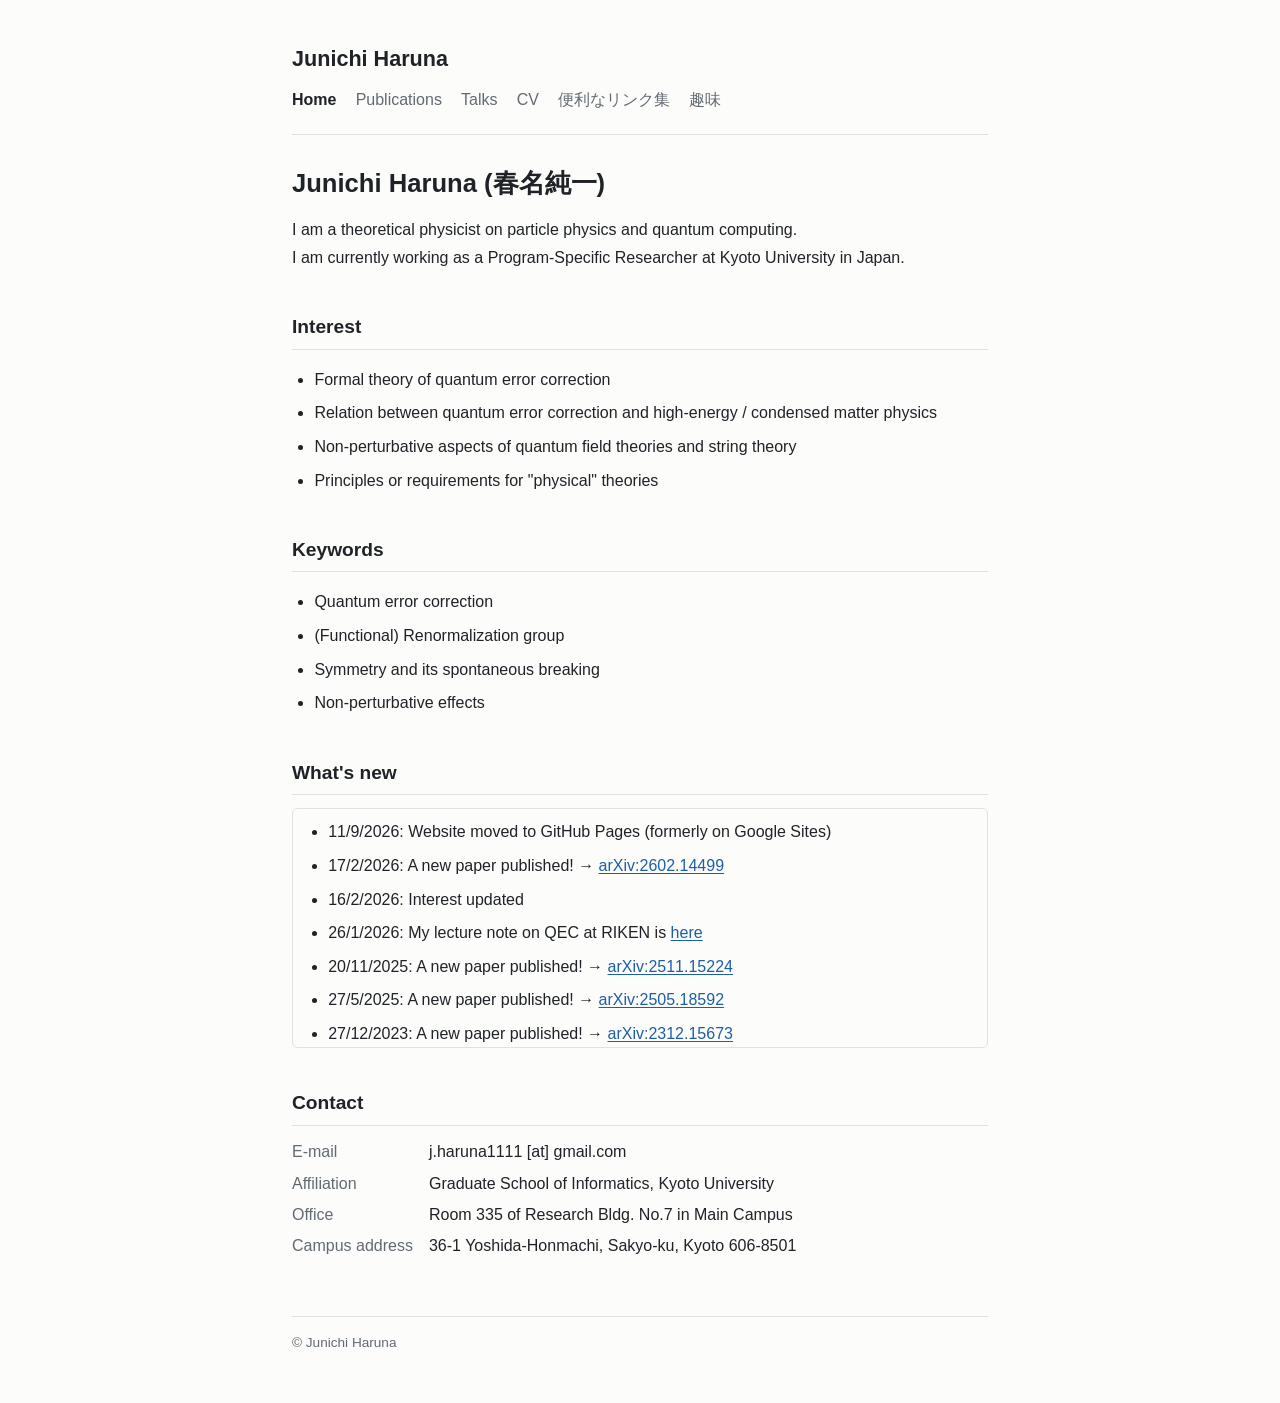
==== index.html @ c5a5c1d4 "What's newを枠で囲み、枠の中でスクロールできるようにする Co-Authored-By: Claude Opus 5 <noreply@anthropic.com> Claude-Sessi" ====
<!doctype html>
<html lang="en">
<head>
<meta charset="utf-8">
<meta name="viewport" content="width=device-width, initial-scale=1">
<title>Junichi Haruna</title>
<meta name="description" content="Junichi Haruna (春名純一), theoretical physicist working on quantum error correction and quantum field theory. Kyoto University.">
<link rel="stylesheet" href="style.css">
</head>
<body>
<div class="wrap">
<header class="site">
<a class="site-name" href="./">Junichi Haruna</a>
<nav>
<ul>
<li><a href="./" aria-current="page">Home</a></li>
<li><a href="publications.html">Publications</a></li>
<li><a href="talks.html">Talks</a></li>
<li><a href="cv.html">CV</a></li>
<li><a href="links.html" lang="ja">便利なリンク集</a></li>
<li><a href="hobby.html" lang="ja">趣味</a></li>
</ul>
</nav>
</header>

<main>
<h1>Junichi Haruna <span lang="ja">(春名純一)</span></h1>
<p>I am a theoretical physicist on particle physics and quantum computing.<br>
I am currently working as a Program-Specific Researcher at Kyoto University in Japan.</p>

<h2>Interest</h2>
<ul>
<li>Formal theory of quantum error correction</li>
<li>Relation between quantum error correction and high-energy / condensed matter physics</li>
<li>Non-perturbative aspects of quantum field theories and string theory</li>
<li>Principles or requirements for "physical" theories</li>
</ul>

<h2>Keywords</h2>
<ul>
<li>Quantum error correction</li>
<li>(Functional) Renormalization group</li>
<li>Symmetry and its spontaneous breaking</li>
<li>Non-perturbative effects</li>
</ul>

<h2>What's new</h2>
<ul class="news" tabindex="0" aria-label="What's new">
<li>11/9/2026: Website moved to GitHub Pages (formerly on Google Sites)</li>
<li>17/2/2026: A new paper published! &rarr; <a href="https://arxiv.org/abs/2602.14499">arXiv:2602.14499</a></li>
<li>16/2/2026: Interest updated</li>
<li>26/1/2026: My lecture note on QEC at RIKEN is <a href="https://drive.google.com/file/d/1QXH8JB79zP4I3_r1xE0Qev1pPjiNZfe9/view?usp=drive_link">here</a></li>
<li>20/11/2025: A new paper published! &rarr; <a href="https://arxiv.org/abs/2511.15224">arXiv:2511.15224</a></li>
<li>27/5/2025: A new paper published! &rarr; <a href="https://arxiv.org/abs/2505.18592">arXiv:2505.18592</a></li>
<li>27/12/2023: A new paper published! &rarr; <a href="https://arxiv.org/abs/2312.15673">arXiv:2312.15673</a></li>
<li>29/11/2023: A new paper published! &rarr; <a href="https://arxiv.org/abs/2311.17388">arXiv:2311.17388</a></li>
<li>28/9/2023: A new paper published! &rarr; <a href="https://arxiv.org/abs/2309.15584">arXiv:2309.15584</a></li>
<li>01/4/2023: Interest, Key word and Contact updated</li>
<li>10/3/2023: Talks and Keyword updated</li>
<li>17/3/2022: Publications updated</li>
<li>12/1/2022: A new paper published! &rarr; <a href="https://arxiv.org/abs/2201.04111">arXiv:2201.04111</a></li>
<li>08/12/2021: A new paper published! &rarr; <a href="https://arxiv.org/abs/2112.01886">arXiv:2112.01886</a></li>
<li>30/7/2021: A new paper published! &rarr; <a href="https://arxiv.org/abs/2104.05431">arXiv:2104.05431</a></li>
<li>19/4/2021: Keyword updated</li>
<li>14/4/2021: Publications, Talks and Activities updated</li>
<li>14/2/2020: Website opened</li>
</ul>

<h2>Contact</h2>
<dl class="contact">
<dt>E-mail</dt><dd>j.haruna1111 [at] gmail.com</dd>
<dt>Affiliation</dt><dd>Graduate School of Informatics, Kyoto University</dd>
<dt>Office</dt><dd>Room 335 of Research Bldg. No.7 in Main Campus</dd>
<dt>Campus address</dt><dd>36-1 Yoshida-Honmachi, Sakyo-ku, Kyoto 606-8501</dd>
</dl>
</main>

<footer>&copy; Junichi Haruna</footer>
</div>
</body>
</html>
---- style.css ----
:root {
  --bg: #fcfcfa;
  --fg: #1f2328;
  --muted: #626a73;
  --accent: #1d5ea8;
  --rule: #e2e2dc;
}

@media (prefers-color-scheme: dark) {
  :root {
    --bg: #16181b;
    --fg: #e4e4e0;
    --muted: #9ba2aa;
    --accent: #80b3ec;
    --rule: #2d3136;
  }
}

* { box-sizing: border-box; }

html { -webkit-text-size-adjust: 100%; }

body {
  margin: 0;
  background: var(--bg);
  color: var(--fg);
  font: 16px/1.75 -apple-system, BlinkMacSystemFont, "Segoe UI", "Hiragino Sans",
    "Hiragino Kaku Gothic ProN", "Noto Sans JP", "Yu Gothic", Meiryo, sans-serif;
}

main { overflow-wrap: anywhere; }

.wrap {
  max-width: 46rem;
  margin: 0 auto;
  padding: 2.5rem 1.25rem 3rem;
}

header.site {
  border-bottom: 1px solid var(--rule);
  padding-bottom: 0.9rem;
  margin-bottom: 2rem;
}

.site-name {
  font-size: 1.35rem;
  font-weight: 600;
  color: var(--fg);
  text-decoration: none;
}

nav ul {
  list-style: none;
  margin: 0.5rem 0 0;
  padding: 0;
  display: flex;
  flex-wrap: wrap;
  gap: 0.2rem 1.2rem;
}

nav a { color: var(--muted); text-decoration: none; }
nav a:hover { color: var(--fg); }
nav a[aria-current="page"] { color: var(--fg); font-weight: 600; }

a { color: var(--accent); text-underline-offset: 0.15em; }

h1 { font-size: 1.6rem; line-height: 1.3; margin: 0 0 1rem; }

h2 {
  font-size: 1.2rem;
  margin: 2.4rem 0 0.8rem;
  padding-bottom: 0.3rem;
  border-bottom: 1px solid var(--rule);
}

h3 { font-size: 1rem; margin: 1.6rem 0 0.5rem; }

ul, ol { padding-left: 1.4rem; }

li { margin-bottom: 0.35rem; }

.entries li { margin-bottom: 0.9rem; }

.news {
  max-height: 15rem;
  overflow-y: auto;
  overscroll-behavior: contain;
  margin: 0;
  padding: 0.6rem 1rem 0.6rem 2.2rem;
  border: 1px solid var(--rule);
  border-radius: 6px;
}

.news:focus-visible { outline: 2px solid var(--accent); outline-offset: 2px; }

.muted, .note { color: var(--muted); }

.note { font-size: 0.9rem; }

.ovl { text-decoration: overline; }

dl.contact {
  display: grid;
  grid-template-columns: max-content 1fr;
  gap: 0.2rem 1rem;
  margin: 0;
}

dl.contact dt { color: var(--muted); }
dl.contact dd { margin: 0; }

@media (max-width: 30rem) {
  dl.contact { grid-template-columns: 1fr; }
  dl.contact dd { margin-bottom: 0.5rem; }
}

footer {
  margin-top: 3.5rem;
  padding-top: 0.9rem;
  border-top: 1px solid var(--rule);
  color: var(--muted);
  font-size: 0.85rem;
}
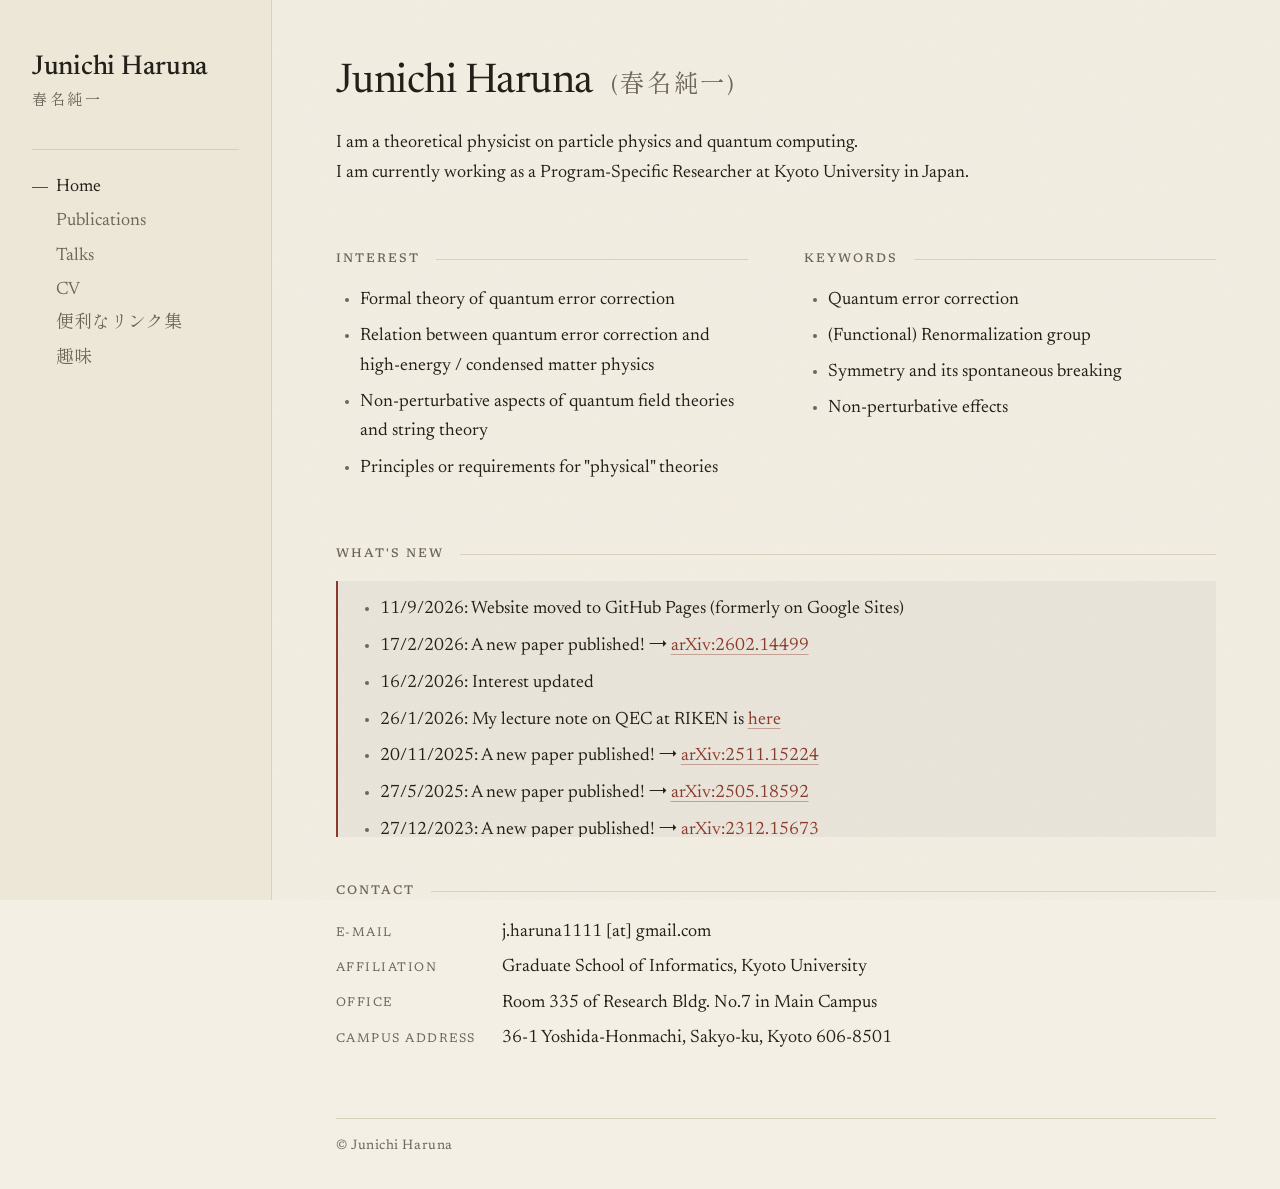
==== commit 1d05ec75: "design: 論文誌風のデザインに刷新（セリフ体、紙色の背景、左固定のサイドバー） - style.css を全面的に書き直し。Newsreader と Shippori Mincho（Google" ====
--- a/index.html
+++ b/index.html
@@ -5,12 +5,16 @@
 <meta name="viewport" content="width=device-width, initial-scale=1">
 <title>Junichi Haruna</title>
 <meta name="description" content="Junichi Haruna (春名純一), theoretical physicist working on quantum error correction and quantum field theory. Kyoto University.">
+<link rel="preconnect" href="https://fonts.googleapis.com">
+<link rel="preconnect" href="https://fonts.gstatic.com" crossorigin>
+<link rel="stylesheet" href="https://fonts.googleapis.com/css2?family=Newsreader:ital,opsz,wght@0,6..72,300..700;1,6..72,300..700&amp;family=Shippori+Mincho:wght@400;500;700&amp;display=swap">
 <link rel="stylesheet" href="style.css">
 </head>
 <body>
 <div class="wrap">
 <header class="site">
 <a class="site-name" href="./">Junichi Haruna</a>
+<p class="site-kana" lang="ja">春名純一</p>
 <nav>
 <ul>
 <li><a href="./" aria-current="page">Home</a></li>
@@ -28,6 +32,8 @@
 <p>I am a theoretical physicist on particle physics and quantum computing.<br>
 I am currently working as a Program-Specific Researcher at Kyoto University in Japan.</p>
 
+<div class="two-col">
+<section>
 <h2>Interest</h2>
 <ul>
 <li>Formal theory of quantum error correction</li>
@@ -35,7 +41,8 @@
 <li>Non-perturbative aspects of quantum field theories and string theory</li>
 <li>Principles or requirements for "physical" theories</li>
 </ul>
-
+</section>
+<section>
 <h2>Keywords</h2>
 <ul>
 <li>Quantum error correction</li>
@@ -43,6 +50,8 @@
 <li>Symmetry and its spontaneous breaking</li>
 <li>Non-perturbative effects</li>
 </ul>
+</section>
+</div>
 
 <h2>What's new</h2>
 <ul class="news" tabindex="0" aria-label="What's new">
--- a/style.css
+++ b/style.css
@@ -1,97 +1,254 @@
+/* 論文誌風: セリフ体、生成りの紙、左に固定した名前とナビ、右に本文 */
+
 :root {
-  --bg: #fcfcfa;
-  --fg: #1f2328;
-  --muted: #626a73;
-  --accent: #1d5ea8;
-  --rule: #e2e2dc;
+  --bg: #f4efe4;
+  --bg-side: #ede7d8;
+  --fg: #23201a;
+  --muted: #6d665a;
+  --accent: #8a3a2a;
+  --rule: #d8cfbc;
+  --grain: 0.05;
+  --serif: "Newsreader", "Shippori Mincho", Georgia, "Hiragino Mincho ProN",
+    "Yu Mincho", YuMincho, "Noto Serif JP", serif;
 }
 
 @media (prefers-color-scheme: dark) {
   :root {
-    --bg: #16181b;
-    --fg: #e4e4e0;
-    --muted: #9ba2aa;
-    --accent: #80b3ec;
-    --rule: #2d3136;
+    --bg: #1b1915;
+    --bg-side: #161410;
+    --fg: #e9e1d1;
+    --muted: #9b9285;
+    --accent: #d99274;
+    --rule: #35302a;
+    --grain: 0.07;
   }
 }
 
 * { box-sizing: border-box; }
 
-html { -webkit-text-size-adjust: 100%; }
+html {
+  -webkit-text-size-adjust: 100%;
+  scroll-behavior: smooth;
+}
 
 body {
   margin: 0;
   background: var(--bg);
   color: var(--fg);
-  font: 16px/1.75 -apple-system, BlinkMacSystemFont, "Segoe UI", "Hiragino Sans",
-    "Hiragino Kaku Gothic ProN", "Noto Sans JP", "Yu Gothic", Meiryo, sans-serif;
-}
-
-main { overflow-wrap: anywhere; }
-
+  font-family: var(--serif);
+  font-size: 18px;
+  line-height: 1.65;
+  font-optical-sizing: auto;
+  font-kerning: normal;
+  -webkit-font-smoothing: antialiased;
+}
+
+/* 紙の質感 */
+body::before {
+  content: "";
+  position: fixed;
+  inset: 0;
+  z-index: 0;
+  pointer-events: none;
+  opacity: var(--grain);
+  background-image: url("data:image/svg+xml,%3Csvg xmlns='http://www.w3.org/2000/svg' width='180' height='180'%3E%3Cfilter id='n'%3E%3CfeTurbulence type='fractalNoise' baseFrequency='0.85' numOctaves='2' stitchTiles='stitch'/%3E%3CfeColorMatrix values='0 0 0 0 0.3  0 0 0 0 0.25  0 0 0 0 0.2  0 0 0 1 0'/%3E%3C/filter%3E%3Crect width='100%25' height='100%25' filter='url(%23n)'/%3E%3C/svg%3E");
+}
+
+::selection { background: color-mix(in srgb, var(--accent) 22%, transparent); }
+
+/* 骨格: 左 17rem の固定サイドバー、右は残り全幅 */
 .wrap {
-  max-width: 46rem;
-  margin: 0 auto;
-  padding: 2.5rem 1.25rem 3rem;
+  position: relative;
+  z-index: 1;
+  display: grid;
+  grid-template-columns: 17rem minmax(0, 1fr);
+  min-height: 100vh;
 }
 
 header.site {
-  border-bottom: 1px solid var(--rule);
-  padding-bottom: 0.9rem;
-  margin-bottom: 2rem;
+  position: sticky;
+  top: 0;
+  align-self: start;
+  min-height: 100vh;
+  max-height: 100vh;
+  overflow-y: auto;
+  padding: 3.25rem 2rem 2.5rem;
+  background: var(--bg-side);
+  border-right: 1px solid var(--rule);
 }
 
 .site-name {
-  font-size: 1.35rem;
-  font-weight: 600;
+  display: block;
+  font-size: 1.7rem;
+  font-weight: 500;
+  line-height: 1.15;
+  letter-spacing: -0.01em;
   color: var(--fg);
   text-decoration: none;
 }
 
+.site-kana {
+  margin: 0.35rem 0 0;
+  font-size: 0.95rem;
+  letter-spacing: 0.18em;
+  color: var(--muted);
+}
+
+nav {
+  margin-top: 2.2rem;
+  padding-top: 1.4rem;
+  border-top: 1px solid var(--rule);
+}
+
 nav ul {
   list-style: none;
-  margin: 0.5rem 0 0;
+  margin: 0;
   padding: 0;
   display: flex;
-  flex-wrap: wrap;
-  gap: 0.2rem 1.2rem;
-}
-
-nav a { color: var(--muted); text-decoration: none; }
+  flex-direction: column;
+  gap: 0.3rem;
+}
+
+nav li { margin: 0; }
+
+nav a {
+  position: relative;
+  display: inline-block;
+  padding-left: 1.5rem;
+  color: var(--muted);
+  text-decoration: none;
+  transition: color 0.2s ease;
+}
+
+nav a::before {
+  content: "";
+  position: absolute;
+  left: 0;
+  top: 50%;
+  width: 0;
+  height: 1px;
+  background: var(--accent);
+  transition: width 0.25s ease;
+}
+
 nav a:hover { color: var(--fg); }
-nav a[aria-current="page"] { color: var(--fg); font-weight: 600; }
-
-a { color: var(--accent); text-underline-offset: 0.15em; }
-
-h1 { font-size: 1.6rem; line-height: 1.3; margin: 0 0 1rem; }
+nav a:hover::before { width: 0.6rem; }
+
+nav a[aria-current="page"] { color: var(--fg); }
+nav a[aria-current="page"]::before { width: 1rem; }
+
+main {
+  overflow-wrap: anywhere;
+  padding: 3.6rem clamp(2rem, 5vw, 6rem) 4rem;
+}
+
+/* リンク: 本文と同じ黒に、細い下線だけ差し色 */
+a {
+  color: var(--accent);
+  text-decoration: underline;
+  text-decoration-thickness: 1px;
+  text-decoration-color: color-mix(in srgb, var(--accent) 40%, transparent);
+  text-underline-offset: 0.2em;
+  transition: text-decoration-color 0.2s ease;
+}
+
+a:hover { text-decoration-color: var(--accent); }
+
+/* 見出し: h1 は大きな明朝、h2 は小さな大文字のラベルと右へ伸びる罫線 */
+h1 {
+  font-size: clamp(2rem, 3.2vw, 2.6rem);
+  font-weight: 400;
+  line-height: 1.2;
+  letter-spacing: -0.015em;
+  margin: 0 0 1.4rem;
+}
+
+h1 span[lang="ja"] {
+  font-size: 0.6em;
+  font-weight: 400;
+  letter-spacing: 0.08em;
+  color: var(--muted);
+  margin-left: 0.4em;
+}
 
 h2 {
-  font-size: 1.2rem;
-  margin: 2.4rem 0 0.8rem;
-  padding-bottom: 0.3rem;
-  border-bottom: 1px solid var(--rule);
-}
-
-h3 { font-size: 1rem; margin: 1.6rem 0 0.5rem; }
-
-ul, ol { padding-left: 1.4rem; }
-
-li { margin-bottom: 0.35rem; }
-
-.entries li { margin-bottom: 0.9rem; }
-
+  display: flex;
+  align-items: center;
+  gap: 1rem;
+  margin: 2.8rem 0 1rem;
+  font-size: 0.78rem;
+  font-weight: 500;
+  letter-spacing: 0.16em;
+  text-transform: uppercase;
+  color: var(--muted);
+}
+
+h2::after {
+  content: "";
+  flex: 1;
+  height: 1px;
+  background: var(--rule);
+}
+
+h2:lang(ja) {
+  font-size: 0.92rem;
+  letter-spacing: 0.12em;
+  text-transform: none;
+}
+
+h3 {
+  font-size: 1.05rem;
+  font-weight: 500;
+  margin: 1.6rem 0 0.5rem;
+}
+
+p { margin: 0 0 1rem; }
+
+/* 箇条書き */
+ul, ol { padding-left: 1.5rem; margin: 0 0 1rem; }
+
+li { margin-bottom: 0.4rem; }
+
+li::marker {
+  color: var(--muted);
+  font-variant-numeric: tabular-nums;
+}
+
+.entries { padding-left: 2.1rem; }
+
+.entries li {
+  margin-bottom: 1.1rem;
+  padding-left: 0.2rem;
+}
+
+/* Home の Interest と Keywords を広い画面では横に並べる */
+.two-col {
+  display: grid;
+  grid-template-columns: repeat(auto-fit, minmax(20rem, 1fr));
+  column-gap: 3.5rem;
+}
+
+.two-col section > h2 { margin-top: 2.8rem; }
+
+/* What's new: 枠の中でスクロール */
 .news {
-  max-height: 15rem;
+  max-height: 16rem;
   overflow-y: auto;
   overscroll-behavior: contain;
-  margin: 0;
-  padding: 0.6rem 1rem 0.6rem 2.2rem;
-  border: 1px solid var(--rule);
-  border-radius: 6px;
-}
-
-.news:focus-visible { outline: 2px solid var(--accent); outline-offset: 2px; }
+  scrollbar-width: thin;
+  scrollbar-color: var(--rule) transparent;
+  margin: 0 0 1rem;
+  padding: 0.9rem 1.2rem 0.9rem 2.6rem;
+  border-left: 2px solid var(--accent);
+  background: color-mix(in srgb, var(--fg) 4%, transparent);
+}
+
+.news li { margin-bottom: 0.45rem; }
+
+.news:focus-visible {
+  outline: 2px solid var(--accent);
+  outline-offset: 3px;
+}
 
 .muted, .note { color: var(--muted); }
 
@@ -99,25 +256,86 @@
 
 .ovl { text-decoration: overline; }
 
+/* 連絡先 */
 dl.contact {
   display: grid;
   grid-template-columns: max-content 1fr;
-  gap: 0.2rem 1rem;
+  gap: 0.35rem 1.6rem;
   margin: 0;
 }
 
-dl.contact dt { color: var(--muted); }
+dl.contact dt {
+  font-size: 0.78rem;
+  letter-spacing: 0.12em;
+  text-transform: uppercase;
+  color: var(--muted);
+  padding-top: 0.3rem;
+}
+
 dl.contact dd { margin: 0; }
 
-@media (max-width: 30rem) {
-  dl.contact { grid-template-columns: 1fr; }
-  dl.contact dd { margin-bottom: 0.5rem; }
-}
-
 footer {
-  margin-top: 3.5rem;
-  padding-top: 0.9rem;
+  grid-column: 2;
+  margin: 0 clamp(2rem, 5vw, 6rem);
+  padding: 1rem 0 2rem;
   border-top: 1px solid var(--rule);
   color: var(--muted);
   font-size: 0.85rem;
-}
+  letter-spacing: 0.04em;
+}
+
+/* 読み込み時に本文が下から静かに現れる */
+@media (prefers-reduced-motion: no-preference) {
+  main > * {
+    animation: rise 0.7s cubic-bezier(0.2, 0.7, 0.2, 1) both;
+  }
+  main > :nth-child(2) { animation-delay: 0.06s; }
+  main > :nth-child(3) { animation-delay: 0.12s; }
+  main > :nth-child(4) { animation-delay: 0.18s; }
+  main > :nth-child(5) { animation-delay: 0.24s; }
+  main > :nth-child(6) { animation-delay: 0.3s; }
+  main > :nth-child(n + 7) { animation-delay: 0.36s; }
+
+  @keyframes rise {
+    from { opacity: 0; transform: translateY(0.6rem); }
+    to { opacity: 1; transform: none; }
+  }
+}
+
+/* 狭い画面: サイドバーを上に畳み、ナビは横並び */
+@media (max-width: 48rem) {
+  .wrap { display: block; }
+
+  header.site {
+    position: static;
+    max-height: none;
+    padding: 1.6rem 1.25rem 1.2rem;
+    border-right: 0;
+    border-bottom: 1px solid var(--rule);
+  }
+
+  .site-name { font-size: 1.45rem; }
+
+  nav {
+    margin-top: 1.1rem;
+    padding-top: 0.9rem;
+  }
+
+  nav ul {
+    flex-direction: row;
+    flex-wrap: wrap;
+    gap: 0.3rem 1.4rem;
+  }
+
+  nav a { padding-left: 0; }
+  nav a::before { display: none; }
+  nav a[aria-current="page"] { text-decoration: underline; text-underline-offset: 0.3em; }
+
+  main { padding: 2rem 1.25rem 2.5rem; }
+
+  footer { margin: 0 1.25rem; }
+
+  dl.contact { grid-template-columns: 1fr; gap: 0.15rem; }
+  dl.contact dt { padding-top: 0.5rem; }
+  dl.contact dd { margin-bottom: 0.3rem; }
+}
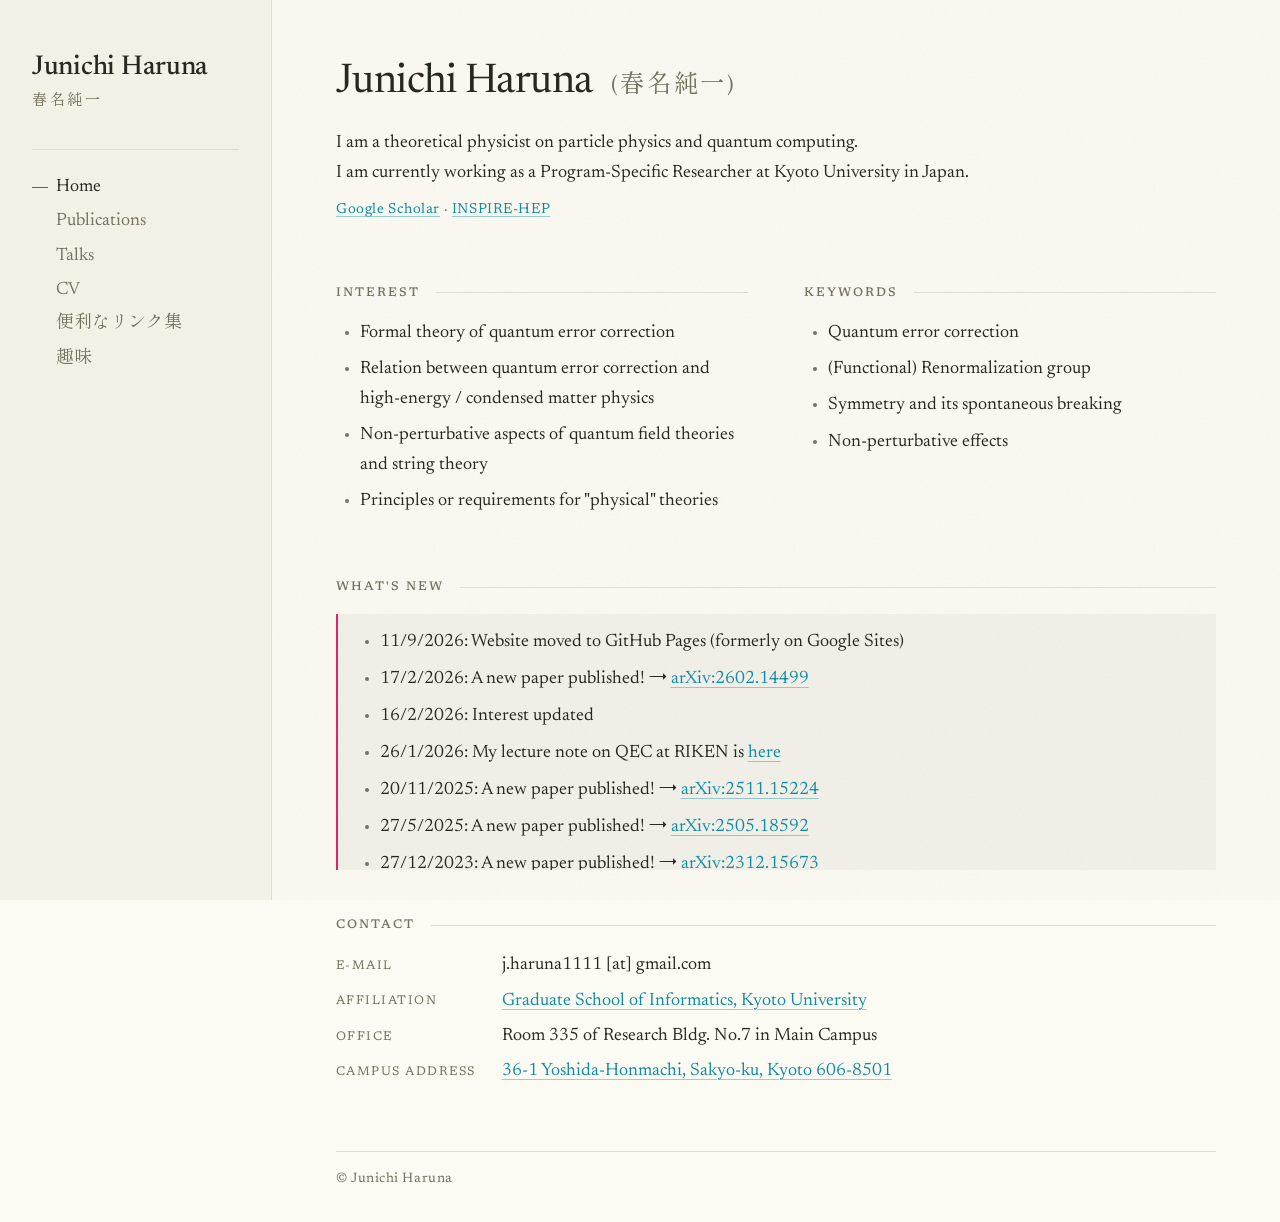
==== commit cd7c99eb: "home: Google ScholarとINSPIRE-HEPのリンクをPublicationsからHomeへ移し、所属と住所にGoogle Mapsのリンクを付ける Co-Authored-By:" ====
--- a/index.html
+++ b/index.html
@@ -31,6 +31,7 @@
 <h1>Junichi Haruna <span lang="ja">(春名純一)</span></h1>
 <p>I am a theoretical physicist on particle physics and quantum computing.<br>
 I am currently working as a Program-Specific Researcher at Kyoto University in Japan.</p>
+<p class="profiles"><a href="https://scholar.google.co.jp/citations?user=_LiP6x0AAAAJ">Google Scholar</a> &middot; <a href="https://inspirehep.net/authors/1798873?ui-citation-summary=true&amp;ui-exclude-self-citations=true">INSPIRE-HEP</a></p>
 
 <div class="two-col">
 <section>
@@ -78,9 +79,9 @@
 <h2>Contact</h2>
 <dl class="contact">
 <dt>E-mail</dt><dd>j.haruna1111 [at] gmail.com</dd>
-<dt>Affiliation</dt><dd>Graduate School of Informatics, Kyoto University</dd>
+<dt>Affiliation</dt><dd><a href="https://www.google.com/maps/search/?api=1&amp;query=%E4%BA%AC%E9%83%BD%E5%A4%A7%E5%AD%A6+%E7%B7%8F%E5%90%88%E7%A0%94%E7%A9%B67%E5%8F%B7%E9%A4%A8">Graduate School of Informatics, Kyoto University</a></dd>
 <dt>Office</dt><dd>Room 335 of Research Bldg. No.7 in Main Campus</dd>
-<dt>Campus address</dt><dd>36-1 Yoshida-Honmachi, Sakyo-ku, Kyoto 606-8501</dd>
+<dt>Campus address</dt><dd><a href="https://www.google.com/maps/search/?api=1&amp;query=%E4%BA%AC%E9%83%BD%E5%A4%A7%E5%AD%A6+%E5%90%89%E7%94%B0%E3%82%AD%E3%83%A3%E3%83%B3%E3%83%91%E3%82%B9+%E6%9C%AC%E9%83%A8%E6%A7%8B%E5%86%85">36-1 Yoshida-Honmachi, Sakyo-ku, Kyoto 606-8501</a></dd>
 </dl>
 </main>
 
--- a/style.css
+++ b/style.css
@@ -1,12 +1,14 @@
-/* 論文誌風: セリフ体、生成りの紙、左に固定した名前とナビ、右に本文 */
+/* 論文誌風: セリフ体、Monokai由来の配色、左に固定した名前とナビ、右に本文
+   --accent はリンク、--mark は現在ページの印と What's new の罫線 */
 
 :root {
-  --bg: #f4efe4;
-  --bg-side: #ede7d8;
-  --fg: #23201a;
-  --muted: #6d665a;
-  --accent: #8a3a2a;
-  --rule: #d8cfbc;
+  --bg: #fbfaf3;
+  --bg-side: #f2f1e6;
+  --fg: #272822;
+  --muted: #75715e;
+  --accent: #0e8ba3;
+  --mark: #e0246a;
+  --rule: #dcdccf;
   --grain: 0.05;
   --serif: "Newsreader", "Shippori Mincho", Georgia, "Hiragino Mincho ProN",
     "Yu Mincho", YuMincho, "Noto Serif JP", serif;
@@ -14,12 +16,13 @@
 
 @media (prefers-color-scheme: dark) {
   :root {
-    --bg: #1b1915;
-    --bg-side: #161410;
-    --fg: #e9e1d1;
-    --muted: #9b9285;
-    --accent: #d99274;
-    --rule: #35302a;
+    --bg: #272822;
+    --bg-side: #1e1f1a;
+    --fg: #f8f8f2;
+    --muted: #a29e88;
+    --accent: #66d9ef;
+    --mark: #f92672;
+    --rule: #3e3d32;
     --grain: 0.07;
   }
 }
@@ -127,7 +130,7 @@
   top: 50%;
   width: 0;
   height: 1px;
-  background: var(--accent);
+  background: var(--mark);
   transition: width 0.25s ease;
 }
 
@@ -204,6 +207,14 @@
 
 p { margin: 0 0 1rem; }
 
+/* Home の名前の下に置く業績プロフィールへのリンク */
+.profiles {
+  margin-top: -0.4rem;
+  font-size: 0.9rem;
+  letter-spacing: 0.04em;
+  color: var(--muted);
+}
+
 /* 箇条書き */
 ul, ol { padding-left: 1.5rem; margin: 0 0 1rem; }
 
@@ -236,10 +247,10 @@
   overflow-y: auto;
   overscroll-behavior: contain;
   scrollbar-width: thin;
-  scrollbar-color: var(--rule) transparent;
+  scrollbar-color: var(--muted) transparent;
   margin: 0 0 1rem;
   padding: 0.9rem 1.2rem 0.9rem 2.6rem;
-  border-left: 2px solid var(--accent);
+  border-left: 2px solid var(--mark);
   background: color-mix(in srgb, var(--fg) 4%, transparent);
 }
 
@@ -308,6 +319,7 @@
 
   header.site {
     position: static;
+    min-height: 0;
     max-height: none;
     padding: 1.6rem 1.25rem 1.2rem;
     border-right: 0;
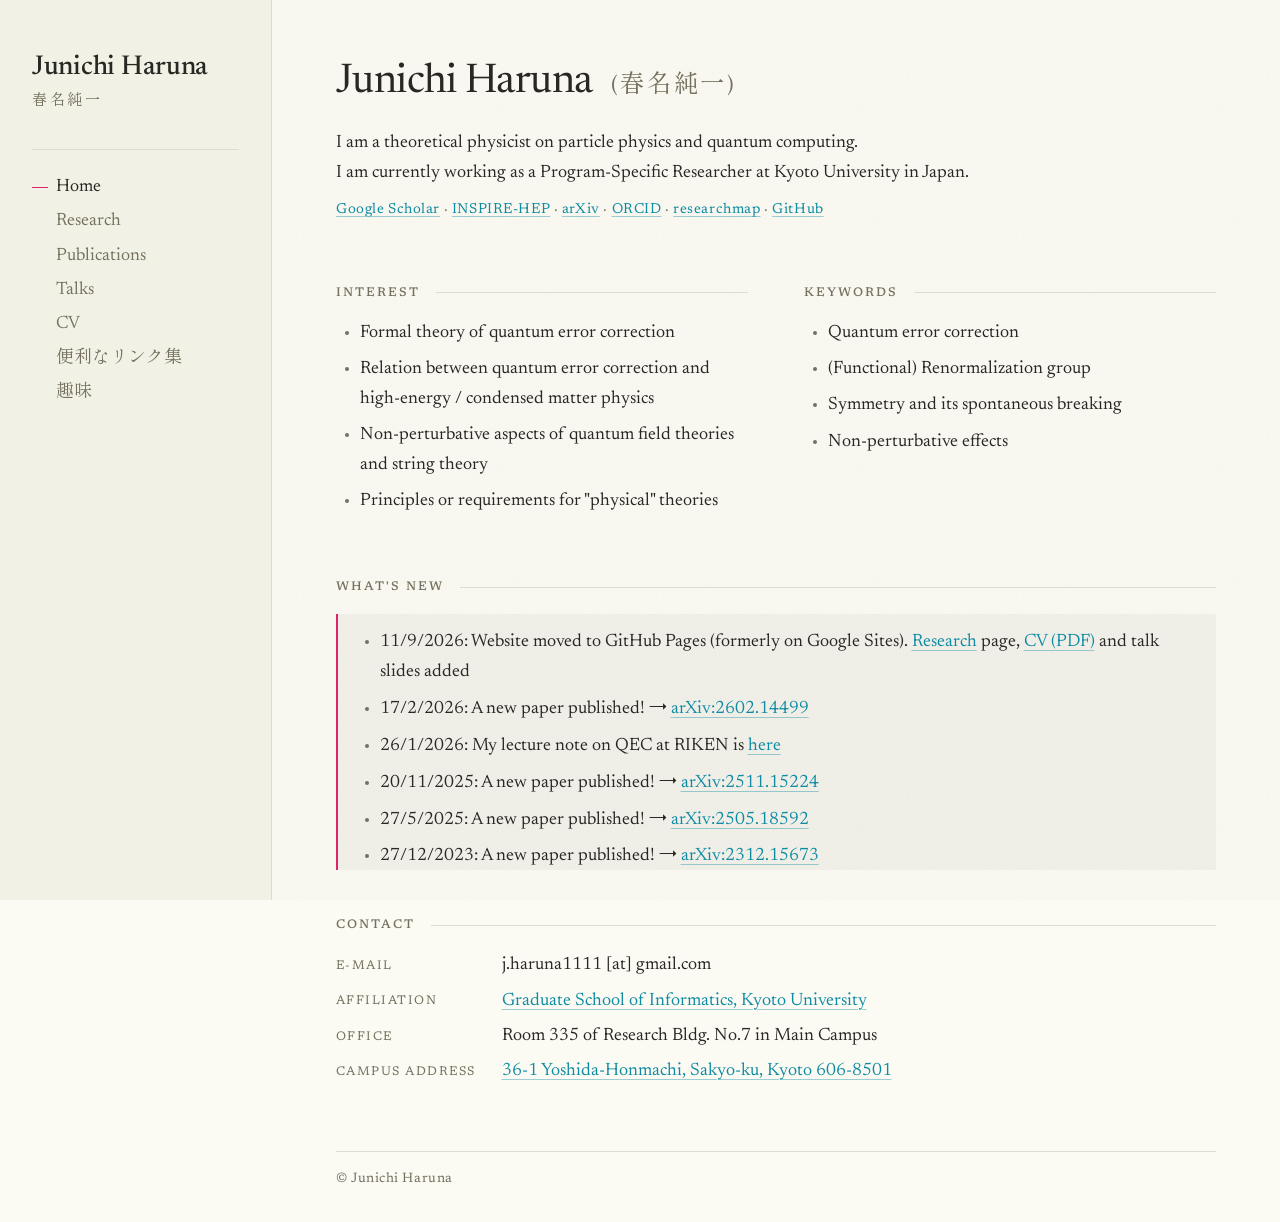
==== commit b000f295: "Researchページを追加し、外部プロフィール、ソフトウェアとデータ、Upcoming、OGPなどを整える - research.html: 3テーマの研究概要とセミナー主催者向けのShort bi" ====
--- a/index.html
+++ b/index.html
@@ -5,6 +5,36 @@
 <meta name="viewport" content="width=device-width, initial-scale=1">
 <title>Junichi Haruna</title>
 <meta name="description" content="Junichi Haruna (春名純一), theoretical physicist working on quantum error correction and quantum field theory. Kyoto University.">
+<link rel="canonical" href="https://junichiharuna.github.io/">
+<link rel="icon" href="favicon.svg" type="image/svg+xml">
+<meta property="og:type" content="profile">
+<meta property="og:title" content="Junichi Haruna">
+<meta property="og:description" content="Theoretical physicist working on quantum error correction and quantum field theory. Kyoto University.">
+<meta property="og:url" content="https://junichiharuna.github.io/">
+<meta property="og:image" content="https://junichiharuna.github.io/og.png">
+<meta name="twitter:card" content="summary_large_image">
+<script type="application/ld+json">
+{
+  "@context": "https://schema.org",
+  "@type": "Person",
+  "name": "Junichi Haruna",
+  "alternateName": "春名純一",
+  "url": "https://junichiharuna.github.io/",
+  "jobTitle": "Program-Specific Researcher",
+  "affiliation": {
+    "@type": "Organization",
+    "name": "Graduate School of Informatics, Kyoto University"
+  },
+  "sameAs": [
+    "https://orcid.org/0000-0002-1828-8183",
+    "https://scholar.google.co.jp/citations?user=_LiP6x0AAAAJ",
+    "https://inspirehep.net/authors/1798873",
+    "https://arxiv.org/a/haruna_j_1",
+    "https://researchmap.jp/jharuna",
+    "https://github.com/junichiharuna"
+  ]
+}
+</script>
 <link rel="preconnect" href="https://fonts.googleapis.com">
 <link rel="preconnect" href="https://fonts.gstatic.com" crossorigin>
 <link rel="stylesheet" href="https://fonts.googleapis.com/css2?family=Newsreader:ital,opsz,wght@0,6..72,300..700;1,6..72,300..700&amp;family=Shippori+Mincho:wght@400;500;700&amp;display=swap">
@@ -18,6 +48,7 @@
 <nav>
 <ul>
 <li><a href="./" aria-current="page">Home</a></li>
+<li><a href="research.html">Research</a></li>
 <li><a href="publications.html">Publications</a></li>
 <li><a href="talks.html">Talks</a></li>
 <li><a href="cv.html">CV</a></li>
@@ -31,7 +62,7 @@
 <h1>Junichi Haruna <span lang="ja">(春名純一)</span></h1>
 <p>I am a theoretical physicist on particle physics and quantum computing.<br>
 I am currently working as a Program-Specific Researcher at Kyoto University in Japan.</p>
-<p class="profiles"><a href="https://scholar.google.co.jp/citations?user=_LiP6x0AAAAJ">Google Scholar</a> &middot; <a href="https://inspirehep.net/authors/1798873?ui-citation-summary=true&amp;ui-exclude-self-citations=true">INSPIRE-HEP</a></p>
+<p class="profiles"><a href="https://scholar.google.co.jp/citations?user=_LiP6x0AAAAJ">Google Scholar</a> &middot; <a href="https://inspirehep.net/authors/1798873?ui-citation-summary=true&amp;ui-exclude-self-citations=true">INSPIRE-HEP</a> &middot; <a href="https://arxiv.org/a/haruna_j_1">arXiv</a> &middot; <a href="https://orcid.org/0000-0002-1828-8183">ORCID</a> &middot; <a href="https://researchmap.jp/jharuna">researchmap</a> &middot; <a href="https://github.com/junichiharuna">GitHub</a></p>
 
 <div class="two-col">
 <section>
@@ -56,23 +87,17 @@
 
 <h2>What's new</h2>
 <ul class="news" tabindex="0" aria-label="What's new">
-<li>11/9/2026: Website moved to GitHub Pages (formerly on Google Sites)</li>
+<li>11/9/2026: Website moved to GitHub Pages (formerly on Google Sites). <a href="research.html">Research</a> page, <a href="cv.pdf">CV (PDF)</a> and talk slides added</li>
 <li>17/2/2026: A new paper published! &rarr; <a href="https://arxiv.org/abs/2602.14499">arXiv:2602.14499</a></li>
-<li>16/2/2026: Interest updated</li>
 <li>26/1/2026: My lecture note on QEC at RIKEN is <a href="https://drive.google.com/file/d/1QXH8JB79zP4I3_r1xE0Qev1pPjiNZfe9/view?usp=drive_link">here</a></li>
 <li>20/11/2025: A new paper published! &rarr; <a href="https://arxiv.org/abs/2511.15224">arXiv:2511.15224</a></li>
 <li>27/5/2025: A new paper published! &rarr; <a href="https://arxiv.org/abs/2505.18592">arXiv:2505.18592</a></li>
 <li>27/12/2023: A new paper published! &rarr; <a href="https://arxiv.org/abs/2312.15673">arXiv:2312.15673</a></li>
 <li>29/11/2023: A new paper published! &rarr; <a href="https://arxiv.org/abs/2311.17388">arXiv:2311.17388</a></li>
 <li>28/9/2023: A new paper published! &rarr; <a href="https://arxiv.org/abs/2309.15584">arXiv:2309.15584</a></li>
-<li>01/4/2023: Interest, Key word and Contact updated</li>
-<li>10/3/2023: Talks and Keyword updated</li>
-<li>17/3/2022: Publications updated</li>
 <li>12/1/2022: A new paper published! &rarr; <a href="https://arxiv.org/abs/2201.04111">arXiv:2201.04111</a></li>
 <li>08/12/2021: A new paper published! &rarr; <a href="https://arxiv.org/abs/2112.01886">arXiv:2112.01886</a></li>
 <li>30/7/2021: A new paper published! &rarr; <a href="https://arxiv.org/abs/2104.05431">arXiv:2104.05431</a></li>
-<li>19/4/2021: Keyword updated</li>
-<li>14/4/2021: Publications, Talks and Activities updated</li>
 <li>14/2/2020: Website opened</li>
 </ul>
 
--- a/style.css
+++ b/style.css
@@ -261,6 +261,18 @@
   outline-offset: 3px;
 }
 
+/* Research の Short bio: 引用の体裁 */
+blockquote.bio {
+  margin: 0 0 1rem;
+  padding: 0.2rem 0 0.2rem 1.4rem;
+  border-left: 2px solid var(--rule);
+}
+
+blockquote.bio p { margin: 0; }
+
+/* Talks の直近の予定 */
+.upcoming { border-left: 2px solid var(--mark); padding-left: 1.2rem; }
+
 .muted, .note { color: var(--muted); }
 
 .note { font-size: 0.9rem; }
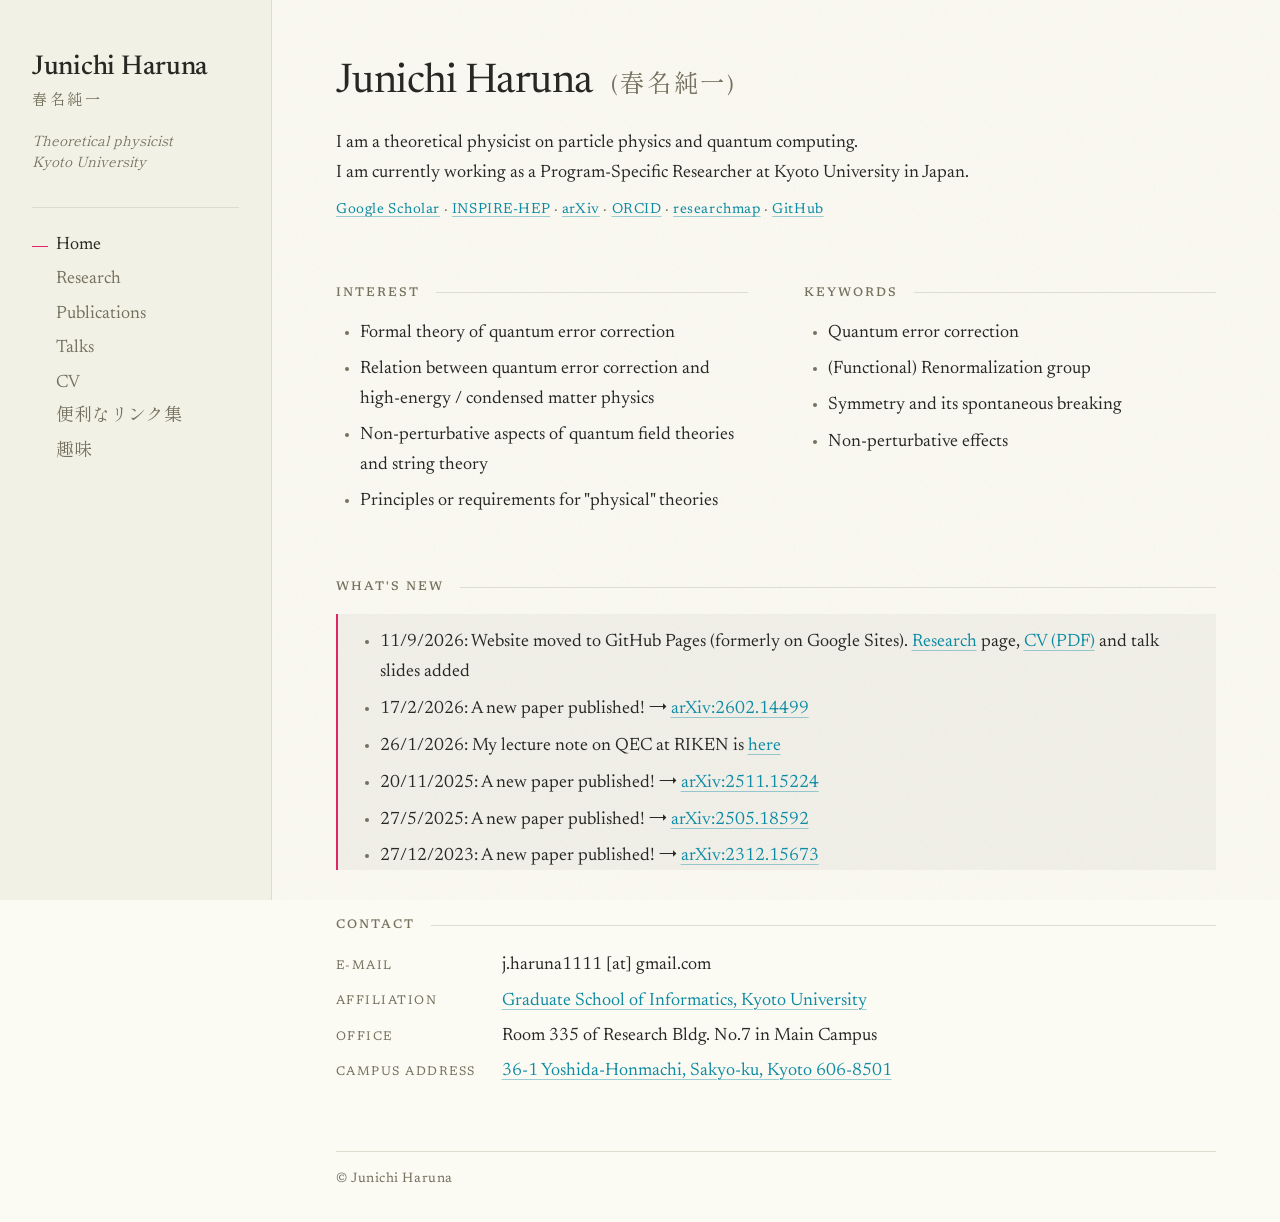
==== commit e3f77742: "サイドバーの名前の下に肩書きと所属（Theoretical physicist / Kyoto University）を追加 Co-Authored-By: Claude Fable 5.1 <nor" ====
--- a/index.html
+++ b/index.html
@@ -3,12 +3,12 @@
 <head>
 <meta charset="utf-8">
 <meta name="viewport" content="width=device-width, initial-scale=1">
-<title>Junichi Haruna</title>
+<title>Junichi Haruna | Theoretical Physicist, Kyoto University</title>
 <meta name="description" content="Junichi Haruna (春名純一), theoretical physicist working on quantum error correction and quantum field theory. Kyoto University.">
 <link rel="canonical" href="https://junichiharuna.github.io/">
 <link rel="icon" href="favicon.svg" type="image/svg+xml">
 <meta property="og:type" content="profile">
-<meta property="og:title" content="Junichi Haruna">
+<meta property="og:title" content="Junichi Haruna | Theoretical Physicist, Kyoto University">
 <meta property="og:description" content="Theoretical physicist working on quantum error correction and quantum field theory. Kyoto University.">
 <meta property="og:url" content="https://junichiharuna.github.io/">
 <meta property="og:image" content="https://junichiharuna.github.io/og.png">
@@ -45,6 +45,7 @@
 <header class="site">
 <a class="site-name" href="./">Junichi Haruna</a>
 <p class="site-kana" lang="ja">春名純一</p>
+<p class="site-tagline">Theoretical physicist<br>Kyoto University</p>
 <nav>
 <ul>
 <li><a href="./" aria-current="page">Home</a></li>
--- a/style.css
+++ b/style.css
@@ -97,6 +97,15 @@
   color: var(--muted);
 }
 
+/* 名前の下の肩書きと所属 */
+.site-tagline {
+  margin: 1rem 0 0;
+  font-size: 0.88rem;
+  line-height: 1.5;
+  font-style: italic;
+  color: var(--muted);
+}
+
 nav {
   margin-top: 2.2rem;
   padding-top: 1.4rem;
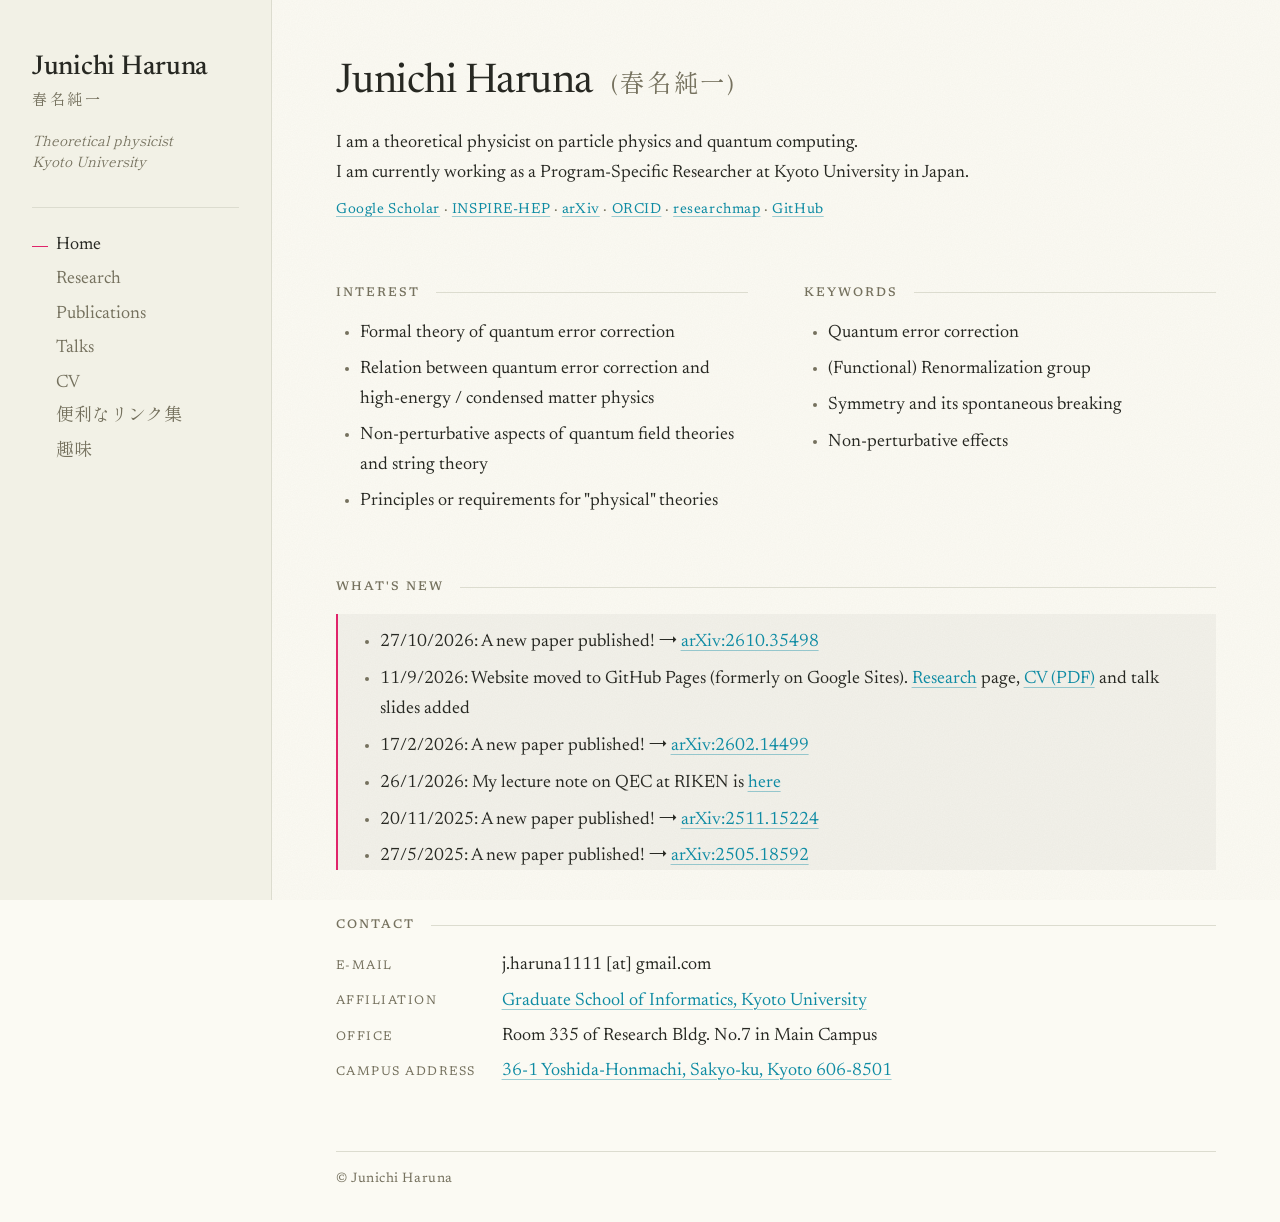
==== commit ca95d1e9: "publications: MCMC 論文 arXiv:2610.35498（村上氏と）を Papers と What's new に追加、公開リポジトリ rare-event-mcmc-qec を " ====
--- a/index.html
+++ b/index.html
@@ -6,6 +6,7 @@
 <title>Junichi Haruna | Theoretical Physicist, Kyoto University</title>
 <meta name="description" content="Junichi Haruna (春名純一), theoretical physicist working on quantum error correction and quantum field theory. Kyoto University.">
 <link rel="canonical" href="https://junichiharuna.github.io/">
+<meta name="google-site-verification" content="e4Tax9iMBum7jArg2J0eHeUUNgN911jdzslIazq8mR4">
 <link rel="icon" href="favicon.svg" type="image/svg+xml">
 <meta property="og:type" content="profile">
 <meta property="og:title" content="Junichi Haruna | Theoretical Physicist, Kyoto University">
@@ -88,6 +89,7 @@
 
 <h2>What's new</h2>
 <ul class="news" tabindex="0" aria-label="What's new">
+<li>27/10/2026: A new paper published! &rarr; <a href="https://arxiv.org/abs/2610.35498">arXiv:2610.35498</a></li>
 <li>11/9/2026: Website moved to GitHub Pages (formerly on Google Sites). <a href="research.html">Research</a> page, <a href="cv.pdf">CV (PDF)</a> and talk slides added</li>
 <li>17/2/2026: A new paper published! &rarr; <a href="https://arxiv.org/abs/2602.14499">arXiv:2602.14499</a></li>
 <li>26/1/2026: My lecture note on QEC at RIKEN is <a href="https://drive.google.com/file/d/1QXH8JB79zP4I3_r1xE0Qev1pPjiNZfe9/view?usp=drive_link">here</a></li>
